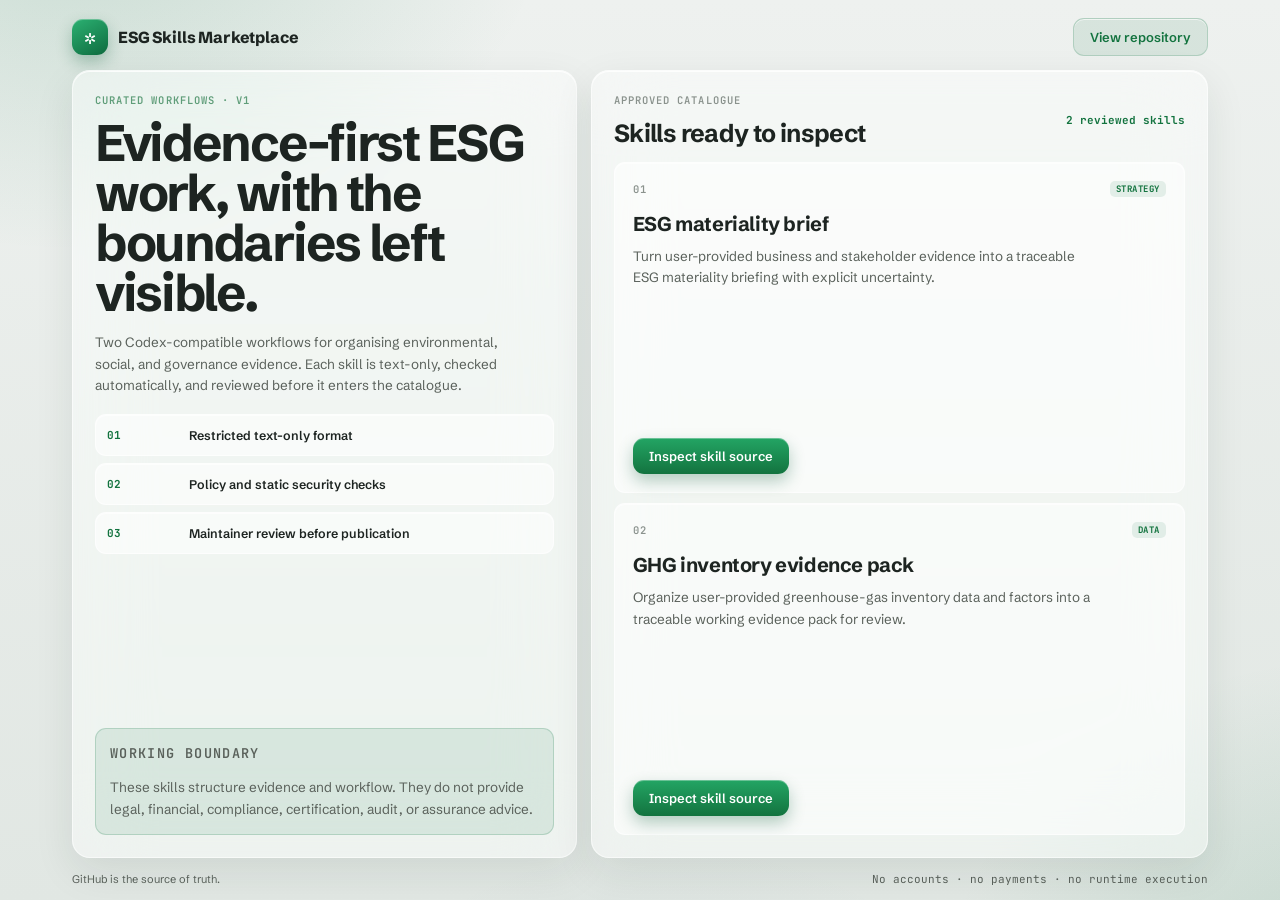
==== site/index.html @ 4b50ea7b "RF-99 complete ESG skills marketplace" ====
<!doctype html>
<html lang="en">
  <head>
    <meta charset="utf-8">
    <meta name="viewport" content="width=device-width, initial-scale=1">
    <meta
      name="description"
      content="A curated catalogue of reviewed Codex-compatible environmental, social, and governance skills."
    >
    <title>ESG Skills Marketplace</title>
    <link rel="stylesheet" href="aster-tokens.css">
    <link rel="stylesheet" href="styles.css">
    <script src="app.js" defer></script>
  </head>
  <body class="aster-bg">
    <div class="site-shell">
      <header class="topbar" aria-label="Site header">
        <a class="brand" href="./" aria-label="ESG Skills Marketplace home">
          <span class="brand-mark" aria-hidden="true">✲</span>
          <span>ESG Skills Marketplace</span>
        </a>
        <a
          class="aster-btn aster-btn--green-ghost source-link"
          href="https://github.com/FilhoRicardo/esg-skills-marketplace"
          target="_blank"
          rel="noreferrer"
        >View repository</a>
      </header>

      <main class="catalogue">
        <section class="intro aster-glass" aria-labelledby="page-title">
          <p class="aster-eyebrow aster-eyebrow--green">Curated workflows · v1</p>
          <h1 id="page-title">Evidence-first ESG work, with the boundaries left visible.</h1>
          <p class="intro-copy">
            Two Codex-compatible workflows for organising environmental, social, and governance
            evidence. Each skill is text-only, checked automatically, and reviewed before it enters
            the catalogue.
          </p>

          <dl class="trust-list" aria-label="Catalogue trust gate">
            <div class="aster-inner">
              <dt class="aster-mono">01</dt>
              <dd>Restricted text-only format</dd>
            </div>
            <div class="aster-inner">
              <dt class="aster-mono">02</dt>
              <dd>Policy and static security checks</dd>
            </div>
            <div class="aster-inner">
              <dt class="aster-mono">03</dt>
              <dd>Maintainer review before publication</dd>
            </div>
          </dl>

          <aside class="boundary" aria-label="Professional advice boundary">
            <p class="aster-eyebrow">Working boundary</p>
            <p>
              These skills structure evidence and workflow. They do not provide legal, financial,
              compliance, certification, audit, or assurance advice.
            </p>
          </aside>
        </section>

        <section class="skills-panel aster-glass" aria-labelledby="skills-title">
          <div class="panel-heading">
            <div>
              <p class="aster-eyebrow">Approved catalogue</p>
              <h2 id="skills-title">Skills ready to inspect</h2>
            </div>
            <p id="catalog-status" class="catalog-status aster-mono" aria-live="polite">
              Loading catalogue
            </p>
          </div>

          <div id="skill-list" class="skill-list" aria-busy="true">
            <div class="state-card aster-inner">
              <p>Loading the reviewed catalogue…</p>
            </div>
          </div>

          <noscript>
            <div class="state-card aster-inner">
              <p>JavaScript is required to load the generated catalogue.</p>
              <a href="https://github.com/FilhoRicardo/esg-skills-marketplace/tree/main/skills">
                Browse approved skills on GitHub
              </a>
            </div>
          </noscript>
        </section>
      </main>

      <footer>
        <span>GitHub is the source of truth.</span>
        <span class="aster-mono">No accounts · no payments · no runtime execution</span>
      </footer>
    </div>
  </body>
</html>
---- site/aster-tokens.css ----
/* ============================================================
   ASTER — design tokens & utilities
   Light glassmorphism · greyscale + deep forest-green · mono labels
   ============================================================ */

@import url('https://fonts.googleapis.com/css2?family=Schibsted+Grotesk:wght@400;500;600;700;800&family=JetBrains+Mono:wght@400;500;600;700&display=swap');

:root {
  --aster-font-sans: 'Schibsted Grotesk', system-ui, sans-serif;
  --aster-font-mono: 'JetBrains Mono', ui-monospace, monospace;
  --aster-ink: #1d2421;
  --aster-ink-2: #5a615b;
  --aster-ink-3: #8a928d;
  --aster-ink-4: #9aa19c;
  --aster-green: #13733f;
  --aster-green-deep: #115c34;
  --aster-green-soft: #5f9d79;
  --aster-green-grad: linear-gradient(180deg, #23a564, #13733f);
  --aster-green-mark: linear-gradient(150deg, #2bb172, #0f6b3f);
  --aster-green-tint: rgba(20, 120, 72, 0.10);
  --aster-green-line: rgba(20, 120, 72, 0.20);
  --aster-amber: #a9791f;
  --aster-amber-fill: rgba(208, 150, 52, 0.13);
  --aster-red: #c2533f;
  --aster-red-fill: rgba(225, 91, 79, 0.10);
  --aster-blue: #3f6fd0;
  --aster-blue-fill: rgba(91, 141, 239, 0.10);
  --aster-violet: #5b57b0;
  --aster-violet-fill: rgba(110, 106, 194, 0.14);
  --aster-dot-band: #1b8a54;
  --aster-dot-below: #d8a23c;
  --aster-dot-above: #e15b4f;
  --aster-dot-holiday: #5b8def;
  --aster-glass-bg: rgba(255, 255, 255, 0.46);
  --aster-glass-bg-2: rgba(255, 255, 255, 0.55);
  --aster-glass-border: rgba(255, 255, 255, 0.55);
  --aster-glass-hi: inset 0 1px 0 rgba(255, 255, 255, 0.80);
  --aster-glass-shadow: 0 14px 40px rgba(20, 40, 30, 0.09);
  --aster-glass-blur: blur(36px) saturate(1.8);
  --aster-glass-blur-sm: blur(32px) saturate(1.8);
  --aster-r-row: 11px;
  --aster-r-card: 16px;
  --aster-r-panel: 18px;
  --aster-r-pill: 9px;
  --aster-shadow-btn: 0 7px 16px rgba(16, 96, 60, 0.30), inset 0 1px 0 rgba(255, 255, 255, 0.32);
  --aster-s1: 4px;
  --aster-s2: 8px;
  --aster-s3: 12px;
  --aster-s4: 14px;
  --aster-s5: 18px;
  --aster-s6: 22px;
}

.aster-bg {
  background:
    radial-gradient(820px 620px at 6% -12%, rgba(20, 120, 72, 0.18), transparent 58%),
    radial-gradient(760px 640px at 106% 112%, rgba(20, 120, 72, 0.15), transparent 55%),
    radial-gradient(620px 520px at 52% 128%, rgba(26, 86, 116, 0.08), transparent 60%),
    linear-gradient(180deg, #eef1ef, #e1e7e3);
  color: var(--aster-ink);
  font-family: var(--aster-font-sans);
}

.aster-glass {
  background: var(--aster-glass-bg);
  -webkit-backdrop-filter: var(--aster-glass-blur);
  backdrop-filter: var(--aster-glass-blur);
  border: 1px solid var(--aster-glass-border);
  box-shadow: var(--aster-glass-hi), var(--aster-glass-shadow);
  border-radius: var(--aster-r-panel);
}

.aster-glass--card {
  -webkit-backdrop-filter: var(--aster-glass-blur-sm);
  backdrop-filter: var(--aster-glass-blur-sm);
  border-radius: var(--aster-r-card);
  box-shadow: inset 0 1px 0 rgba(255, 255, 255, 0.78), 0 12px 32px rgba(20, 40, 30, 0.08);
}

.aster-inner {
  background: var(--aster-glass-bg-2);
  border: 1px solid rgba(255, 255, 255, 0.6);
  box-shadow: inset 0 1px 0 rgba(255, 255, 255, 0.6);
  border-radius: var(--aster-r-row);
}

.aster-mono {
  font-family: var(--aster-font-mono);
}

.aster-eyebrow {
  font-family: var(--aster-font-mono);
  font-size: 10.5px;
  font-weight: 600;
  letter-spacing: 0.1em;
  text-transform: uppercase;
  color: var(--aster-ink-3);
}

.aster-eyebrow--green {
  color: var(--aster-green-soft);
}

.aster-stat {
  font-family: var(--aster-font-mono);
  font-weight: 700;
  color: var(--aster-green);
}

.aster-btn {
  padding: 10px 16px;
  border: 1px solid rgba(255, 255, 255, 0.7);
  border-radius: var(--aster-r-row);
  background: rgba(255, 255, 255, 0.6);
  color: #2a312c;
  box-shadow: inset 0 1px 0 rgba(255, 255, 255, 0.6);
  cursor: pointer;
  font-family: var(--aster-font-sans);
  font-size: 13px;
  font-weight: 600;
  transition: background 0.12s, color 0.12s;
}

.aster-btn--primary {
  border: none;
  color: #fff;
  background: var(--aster-green-grad);
  box-shadow: var(--aster-shadow-btn);
}

.aster-btn--green-ghost {
  border: 1px solid var(--aster-green-line);
  background: var(--aster-green-tint);
  color: var(--aster-green);
}

.aster-badge {
  padding: 2px 6px;
  border-radius: 5px;
  background: var(--aster-green-tint);
  color: var(--aster-green);
  font-family: var(--aster-font-mono);
  font-size: 9px;
  font-weight: 700;
  letter-spacing: 0.06em;
  text-transform: uppercase;
}

.aster-input {
  width: 100%;
  padding: 9px 11px;
  border: 1px solid rgba(255, 255, 255, 0.7);
  border-radius: 10px;
  outline: none;
  background: rgba(255, 255, 255, 0.55);
  color: var(--aster-ink);
  box-shadow: inset 0 1px 3px rgba(20, 40, 30, 0.05);
  font-family: var(--aster-font-sans);
  font-size: 12.5px;
}

.aster-input::placeholder {
  color: var(--aster-ink-4);
}

.aster-selected {
  border: 1px solid rgba(20, 120, 72, 0.42);
  background: rgba(20, 120, 72, 0.13);
  box-shadow: 0 4px 12px rgba(16, 96, 60, 0.10), inset 0 1px 0 rgba(255, 255, 255, 0.5);
}
---- site/styles.css ----
* {
  box-sizing: border-box;
}

html {
  color-scheme: light;
}

html,
body {
  min-width: 320px;
  min-height: 100%;
  margin: 0;
}

body {
  min-height: 100dvh;
  overflow: hidden;
}

a {
  color: var(--aster-green);
  text-underline-offset: 3px;
}

a:focus-visible {
  outline: 3px solid rgba(19, 115, 63, 0.28);
  outline-offset: 3px;
}

.site-shell {
  width: min(1180px, 100%);
  height: 100dvh;
  margin: 0 auto;
  padding: 18px 22px 14px;
  display: grid;
  grid-template-rows: auto minmax(0, 1fr) auto;
  gap: 14px;
}

.topbar,
.brand,
.panel-heading,
.card-meta,
footer {
  display: flex;
  align-items: center;
}

.topbar,
.panel-heading,
footer {
  justify-content: space-between;
}

.brand {
  gap: 10px;
  color: var(--aster-ink);
  font-weight: 750;
  text-decoration: none;
  letter-spacing: -0.01em;
}

.brand-mark {
  width: 36px;
  height: 36px;
  display: grid;
  place-items: center;
  border-radius: 11px;
  color: white;
  background: var(--aster-green-mark);
  box-shadow: var(--aster-shadow-btn);
  font-family: var(--aster-font-mono);
  font-size: 20px;
}

.source-link {
  text-decoration: none;
}

.catalogue {
  min-height: 0;
  display: grid;
  grid-template-columns: minmax(0, 0.9fr) minmax(480px, 1.1fr);
  gap: 14px;
}

.intro,
.skills-panel {
  min-height: 0;
  padding: 22px;
}

.intro {
  display: flex;
  flex-direction: column;
}

h1,
h2,
h3,
p,
dl,
dd {
  margin-top: 0;
}

h1 {
  max-width: 14ch;
  margin-bottom: 14px;
  font-size: clamp(2rem, 4vw, 3.8rem);
  line-height: 0.98;
  letter-spacing: -0.045em;
}

h2 {
  margin-bottom: 0;
  font-size: 1.55rem;
  letter-spacing: -0.025em;
}

h3 {
  margin-bottom: 10px;
  font-size: 1.25rem;
  letter-spacing: -0.02em;
}

.intro-copy,
.skill-card > p,
.boundary p,
.state-card p {
  color: var(--aster-ink-2);
  font-size: 13.5px;
  line-height: 1.58;
}

.intro-copy {
  max-width: 54ch;
  margin-bottom: 18px;
}

.trust-list {
  display: grid;
  gap: 7px;
  margin-bottom: 18px;
}

.trust-list > div {
  min-height: 42px;
  padding: 9px 11px;
  display: grid;
  grid-template-columns: 34px 1fr;
  align-items: center;
  gap: 8px;
}

.trust-list dt {
  color: var(--aster-green);
  font-size: 11px;
  font-weight: 700;
}

.trust-list dd {
  margin-bottom: 0;
  font-size: 12.5px;
  font-weight: 600;
}

.boundary {
  margin-top: auto;
  padding: 14px;
  border: 1px solid var(--aster-green-line);
  border-radius: var(--aster-r-row);
  background: var(--aster-green-tint);
}

.boundary p:last-child {
  margin-bottom: 0;
}

.skills-panel {
  display: grid;
  grid-template-rows: auto minmax(0, 1fr);
  gap: 14px;
}

.catalog-status {
  margin-bottom: 0;
  color: var(--aster-green);
  font-size: 11px;
  font-weight: 700;
}

.skill-list {
  min-height: 0;
  display: grid;
  grid-template-rows: repeat(2, minmax(0, 1fr));
  gap: 10px;
  overflow: auto;
}

.skill-card,
.state-card {
  padding: 18px;
}

.skill-card {
  min-height: 0;
  display: flex;
  flex-direction: column;
}

.card-meta {
  justify-content: space-between;
  margin-bottom: 14px;
}

.skill-card > p {
  max-width: 58ch;
  margin-bottom: 16px;
}

.card-link {
  width: fit-content;
  margin-top: auto;
  text-decoration: none;
}

.state-card {
  grid-row: 1 / -1;
  align-self: stretch;
  display: grid;
  place-content: center;
  text-align: center;
}

.state-title {
  color: var(--aster-ink) !important;
  font-weight: 700;
}

footer {
  gap: 18px;
  color: var(--aster-ink-2);
  font-size: 11px;
}

@media (max-width: 820px) {
  .site-shell {
    height: 100dvh;
  }

  .catalogue {
    grid-template-columns: 1fr;
    overflow: auto;
  }

  .intro,
  .skills-panel {
    min-height: auto;
  }

  h1 {
    max-width: 18ch;
    font-size: clamp(2.25rem, 9vw, 3.8rem);
  }

  .skill-list {
    overflow: visible;
  }

  .skill-card {
    min-height: 250px;
  }
}

@media (max-width: 520px) {
  .site-shell {
    padding: 12px;
  }

  .topbar {
    align-items: flex-start;
  }

  .brand {
    max-width: 190px;
  }

  .source-link {
    padding: 9px 10px;
    font-size: 12px;
  }

  .intro,
  .skills-panel {
    padding: 16px;
  }

  .panel-heading,
  footer {
    align-items: flex-start;
    flex-direction: column;
  }

  .panel-heading {
    gap: 8px;
  }
}

@media (prefers-reduced-motion: reduce) {
  *,
  *::before,
  *::after {
    scroll-behavior: auto !important;
    transition-duration: 0.01ms !important;
  }
}
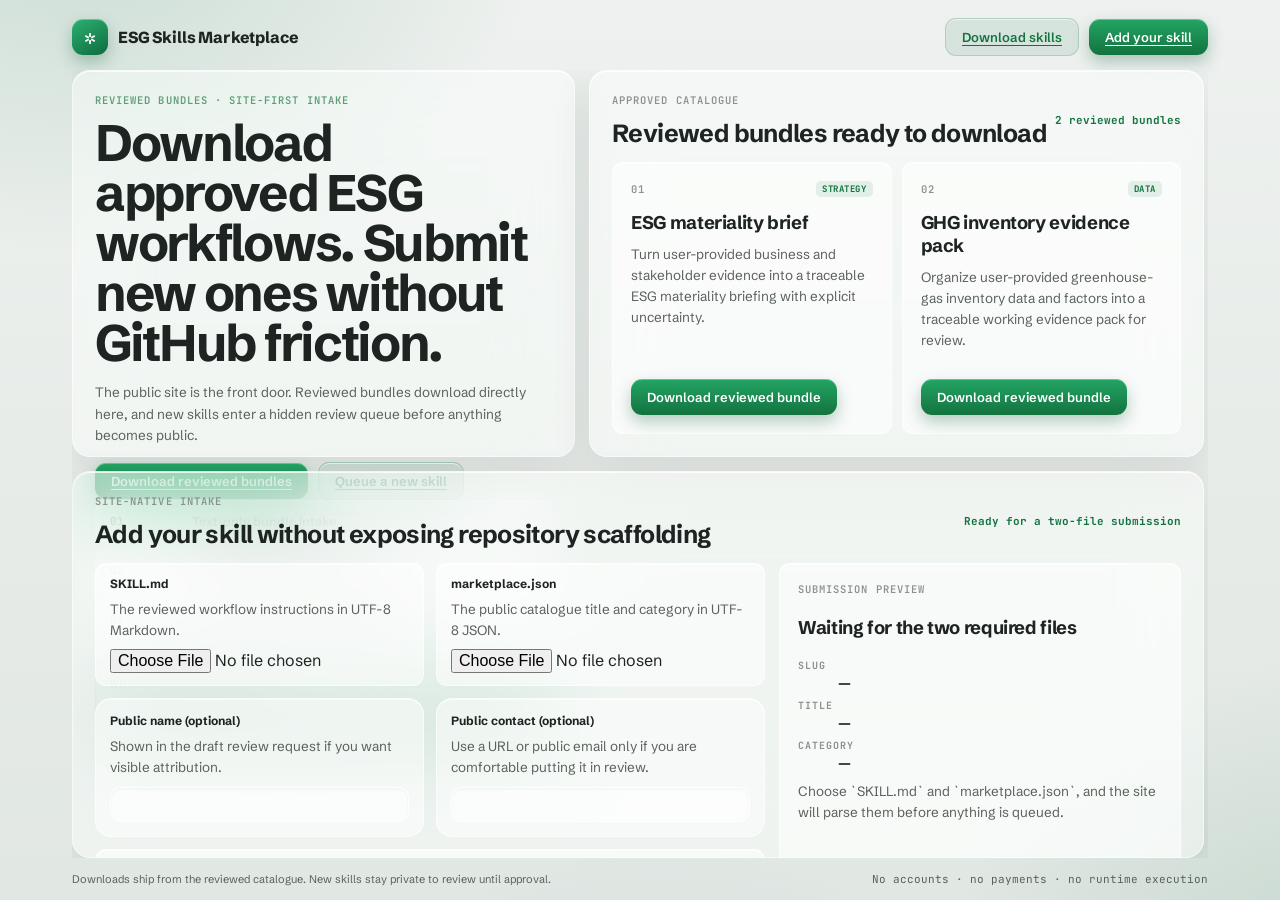
==== commit e2d16aea: "Add site-native skill intake and downloads" ====
--- a/site/index.html
+++ b/site/index.html
@@ -5,7 +5,7 @@
     <meta name="viewport" content="width=device-width, initial-scale=1">
     <meta
       name="description"
-      content="A curated catalogue of reviewed Codex-compatible environmental, social, and governance skills."
+      content="Download reviewed environmental, social, and governance skill bundles and submit new skills from the public marketplace."
     >
     <title>ESG Skills Marketplace</title>
     <link rel="stylesheet" href="aster-tokens.css">
@@ -19,28 +19,31 @@
           <span class="brand-mark" aria-hidden="true">✲</span>
           <span>ESG Skills Marketplace</span>
         </a>
-        <a
-          class="aster-btn aster-btn--green-ghost source-link"
-          href="https://github.com/FilhoRicardo/esg-skills-marketplace"
-          target="_blank"
-          rel="noreferrer"
-        >View repository</a>
+
+        <nav class="top-actions" aria-label="Primary actions">
+          <a class="aster-btn aster-btn--green-ghost" href="#skills-title">Download skills</a>
+          <a class="aster-btn aster-btn--primary" href="#submit-title">Add your skill</a>
+        </nav>
       </header>
 
       <main class="catalogue">
         <section class="intro aster-glass" aria-labelledby="page-title">
-          <p class="aster-eyebrow aster-eyebrow--green">Curated workflows · v1</p>
-          <h1 id="page-title">Evidence-first ESG work, with the boundaries left visible.</h1>
+          <p class="aster-eyebrow aster-eyebrow--green">Reviewed bundles · site-first intake</p>
+          <h1 id="page-title">Download approved ESG workflows. Submit new ones without GitHub friction.</h1>
           <p class="intro-copy">
-            Two Codex-compatible workflows for organising environmental, social, and governance
-            evidence. Each skill is text-only, checked automatically, and reviewed before it enters
-            the catalogue.
+            The public site is the front door. Reviewed bundles download directly here, and new
+            skills enter a hidden review queue before anything becomes public.
           </p>
+
+          <div class="intro-actions">
+            <a class="aster-btn aster-btn--primary" href="#skills-title">Download reviewed bundles</a>
+            <a class="aster-btn aster-btn--green-ghost" href="#submit-title">Queue a new skill</a>
+          </div>
 
           <dl class="trust-list" aria-label="Catalogue trust gate">
             <div class="aster-inner">
               <dt class="aster-mono">01</dt>
-              <dd>Restricted text-only format</dd>
+              <dd>Text-only bundle intake</dd>
             </div>
             <div class="aster-inner">
               <dt class="aster-mono">02</dt>
@@ -65,7 +68,7 @@
           <div class="panel-heading">
             <div>
               <p class="aster-eyebrow">Approved catalogue</p>
-              <h2 id="skills-title">Skills ready to inspect</h2>
+              <h2 id="skills-title">Reviewed bundles ready to download</h2>
             </div>
             <p id="catalog-status" class="catalog-status aster-mono" aria-live="polite">
               Loading catalogue
@@ -80,17 +83,127 @@
 
           <noscript>
             <div class="state-card aster-inner">
-              <p>JavaScript is required to load the generated catalogue.</p>
-              <a href="https://github.com/FilhoRicardo/esg-skills-marketplace/tree/main/skills">
-                Browse approved skills on GitHub
-              </a>
+              <p>JavaScript is required to load reviewed bundles and the site-native submission flow.</p>
             </div>
           </noscript>
         </section>
+
+        <section class="submit-panel aster-glass" aria-labelledby="submit-title">
+          <div class="panel-heading submit-heading">
+            <div>
+              <p class="aster-eyebrow">Site-native intake</p>
+              <h2 id="submit-title">Add your skill without exposing repository scaffolding</h2>
+            </div>
+            <p id="submission-status" class="catalog-status aster-mono" aria-live="polite">
+              Loading intake rules
+            </p>
+          </div>
+
+          <div class="submit-layout">
+            <form id="submission-form" class="submission-form" novalidate>
+              <div class="field-grid">
+                <label class="field-card aster-inner" for="skill-file">
+                  <span class="field-label">SKILL.md</span>
+                  <span class="field-help">The reviewed workflow instructions in UTF-8 Markdown.</span>
+                  <input id="skill-file" name="skill-file" type="file" accept=".md,text/markdown" required>
+                </label>
+
+                <label class="field-card aster-inner" for="marketplace-file">
+                  <span class="field-label">marketplace.json</span>
+                  <span class="field-help">The public catalogue title and category in UTF-8 JSON.</span>
+                  <input
+                    id="marketplace-file"
+                    name="marketplace-file"
+                    type="file"
+                    accept=".json,application/json"
+                    required
+                  >
+                </label>
+              </div>
+
+              <div class="field-grid field-grid--copy">
+                <label class="copy-field" for="public-name">
+                  <span class="field-label">Public name (optional)</span>
+                  <span class="field-help">Shown in the draft review request if you want visible attribution.</span>
+                  <input
+                    id="public-name"
+                    name="public-name"
+                    class="aster-input"
+                    type="text"
+                    maxlength="80"
+                    autocomplete="name"
+                  >
+                </label>
+
+                <label class="copy-field" for="public-contact">
+                  <span class="field-label">Public contact (optional)</span>
+                  <span class="field-help">Use a URL or public email only if you are comfortable putting it in review.</span>
+                  <input
+                    id="public-contact"
+                    name="public-contact"
+                    class="aster-input"
+                    type="text"
+                    maxlength="200"
+                    autocomplete="off"
+                  >
+                </label>
+              </div>
+
+              <label class="check-row aster-inner" for="rights-confirmed">
+                <input id="rights-confirmed" name="rights-confirmed" type="checkbox">
+                <span>I confirm the bundle is original or I have permission to redistribute it publicly.</span>
+              </label>
+
+              <label class="check-row aster-inner" for="boundary-confirmed">
+                <input id="boundary-confirmed" name="boundary-confirmed" type="checkbox">
+                <span>I understand approval still requires automated checks, maintainer review, and merge to `main`.</span>
+              </label>
+
+              <div class="submit-actions">
+                <button id="submit-button" class="aster-btn aster-btn--primary" type="submit" disabled>
+                  Queue for review
+                </button>
+                <p class="submit-note">
+                  This intake path is intentionally narrow: two UTF-8 text files for new bundles only.
+                  Updates to approved slugs stay in maintainer review.
+                </p>
+              </div>
+            </form>
+
+            <aside class="submission-preview aster-inner" aria-labelledby="preview-title">
+              <p class="aster-eyebrow">Submission preview</p>
+              <h3 id="preview-title">Waiting for the two required files</h3>
+
+              <dl class="preview-list">
+                <div>
+                  <dt>Slug</dt>
+                  <dd id="preview-slug">—</dd>
+                </div>
+                <div>
+                  <dt>Title</dt>
+                  <dd id="preview-title-value">—</dd>
+                </div>
+                <div>
+                  <dt>Category</dt>
+                  <dd id="preview-category">—</dd>
+                </div>
+              </dl>
+
+              <p id="preview-detail" class="preview-detail">
+                Choose `SKILL.md` and `marketplace.json`, and the site will parse them before anything is queued.
+              </p>
+            </aside>
+          </div>
+
+          <div id="submission-feedback" class="feedback-card aster-inner" hidden>
+            <p id="feedback-title" class="state-title">Submission status</p>
+            <p id="feedback-detail"></p>
+          </div>
+        </section>
       </main>
 
       <footer>
-        <span>GitHub is the source of truth.</span>
+        <span>Downloads ship from the reviewed catalogue. New skills stay private to review until approval.</span>
         <span class="aster-mono">No accounts · no payments · no runtime execution</span>
       </footer>
     </div>
--- a/site/styles.css
+++ b/site/styles.css
@@ -23,9 +23,20 @@
   text-underline-offset: 3px;
 }
 
-a:focus-visible {
+a:focus-visible,
+button:focus-visible,
+input:focus-visible {
   outline: 3px solid rgba(19, 115, 63, 0.28);
   outline-offset: 3px;
+}
+
+h1,
+h2,
+h3,
+p,
+dl,
+dd {
+  margin-top: 0;
 }
 
 .site-shell {
@@ -42,7 +53,10 @@
 .brand,
 .panel-heading,
 .card-meta,
-footer {
+.top-actions,
+footer,
+.intro-actions,
+.submit-actions {
   display: flex;
   align-items: center;
 }
@@ -74,35 +88,50 @@
   font-size: 20px;
 }
 
-.source-link {
-  text-decoration: none;
+.top-actions,
+.intro-actions,
+.submit-actions {
+  gap: 10px;
+  flex-wrap: wrap;
 }
 
 .catalogue {
   min-height: 0;
-  display: grid;
-  grid-template-columns: minmax(0, 0.9fr) minmax(480px, 1.1fr);
+  overflow: auto;
+  padding-right: 4px;
+  display: grid;
+  grid-template-columns: minmax(0, 0.9fr) minmax(0, 1.1fr);
+  grid-template-areas:
+    "intro skills"
+    "submit submit";
+  align-content: start;
   gap: 14px;
 }
 
 .intro,
-.skills-panel {
+.skills-panel,
+.submit-panel {
   min-height: 0;
   padding: 22px;
 }
 
 .intro {
+  grid-area: intro;
   display: flex;
   flex-direction: column;
 }
 
-h1,
-h2,
-h3,
-p,
-dl,
-dd {
-  margin-top: 0;
+.skills-panel {
+  grid-area: skills;
+  display: grid;
+  grid-template-rows: auto minmax(0, 1fr);
+  gap: 14px;
+}
+
+.submit-panel {
+  grid-area: submit;
+  display: grid;
+  gap: 14px;
 }
 
 h1 {
@@ -121,14 +150,18 @@
 
 h3 {
   margin-bottom: 10px;
-  font-size: 1.25rem;
+  font-size: 1.15rem;
   letter-spacing: -0.02em;
 }
 
 .intro-copy,
 .skill-card > p,
 .boundary p,
-.state-card p {
+.state-card p,
+.field-help,
+.submit-note,
+.preview-detail,
+#feedback-detail {
   color: var(--aster-ink-2);
   font-size: 13.5px;
   line-height: 1.58;
@@ -136,7 +169,7 @@
 
 .intro-copy {
   max-width: 54ch;
-  margin-bottom: 18px;
+  margin-bottom: 16px;
 }
 
 .trust-list {
@@ -145,9 +178,15 @@
   margin-bottom: 18px;
 }
 
+.trust-list > div,
+.field-card,
+.check-row,
+.feedback-card {
+  min-height: 42px;
+  padding: 12px 14px;
+}
+
 .trust-list > div {
-  min-height: 42px;
-  padding: 9px 11px;
   display: grid;
   grid-template-columns: 34px 1fr;
   align-items: center;
@@ -178,12 +217,6 @@
   margin-bottom: 0;
 }
 
-.skills-panel {
-  display: grid;
-  grid-template-rows: auto minmax(0, 1fr);
-  gap: 14px;
-}
-
 .catalog-status {
   margin-bottom: 0;
   color: var(--aster-green);
@@ -191,10 +224,18 @@
   font-weight: 700;
 }
 
+.catalog-status[data-tone="error"] {
+  color: var(--aster-red, #c2533f);
+}
+
+.catalog-status[data-tone="neutral"] {
+  color: var(--aster-ink-2);
+}
+
 .skill-list {
   min-height: 0;
   display: grid;
-  grid-template-rows: repeat(2, minmax(0, 1fr));
+  grid-template-columns: repeat(auto-fit, minmax(240px, 1fr));
   gap: 10px;
   overflow: auto;
 }
@@ -216,7 +257,6 @@
 }
 
 .skill-card > p {
-  max-width: 58ch;
   margin-bottom: 16px;
 }
 
@@ -227,8 +267,6 @@
 }
 
 .state-card {
-  grid-row: 1 / -1;
-  align-self: stretch;
   display: grid;
   place-content: center;
   text-align: center;
@@ -237,6 +275,117 @@
 .state-title {
   color: var(--aster-ink) !important;
   font-weight: 700;
+}
+
+.submit-layout {
+  display: grid;
+  grid-template-columns: minmax(0, 1.25fr) minmax(280px, 0.75fr);
+  gap: 14px;
+}
+
+.submission-form {
+  display: grid;
+  gap: 12px;
+}
+
+.field-grid {
+  display: grid;
+  grid-template-columns: repeat(2, minmax(0, 1fr));
+  gap: 12px;
+}
+
+.field-card,
+.copy-field {
+  display: grid;
+  gap: 8px;
+}
+
+.field-card input[type="file"] {
+  width: 100%;
+  color: var(--aster-ink);
+  font: inherit;
+}
+
+.field-label {
+  color: var(--aster-ink);
+  font-size: 12px;
+  font-weight: 700;
+}
+
+.copy-field {
+  padding: 14px;
+  border: 1px solid rgba(255, 255, 255, 0.6);
+  border-radius: 16px;
+  background: rgba(255, 255, 255, 0.5);
+  box-shadow: inset 0 1px 0 rgba(255, 255, 255, 0.6);
+}
+
+.aster-input {
+  width: 100%;
+}
+
+.check-row {
+  display: grid;
+  grid-template-columns: 18px 1fr;
+  gap: 10px;
+  align-items: start;
+}
+
+.check-row input {
+  margin-top: 2px;
+}
+
+.submit-note {
+  margin-bottom: 0;
+}
+
+.submission-preview {
+  display: grid;
+  gap: 10px;
+  align-content: start;
+  padding: 18px;
+}
+
+.preview-list {
+  display: grid;
+  gap: 8px;
+  margin-bottom: 0;
+}
+
+.preview-list > div {
+  display: grid;
+  gap: 3px;
+}
+
+.preview-list dt {
+  font-family: var(--aster-font-mono);
+  font-size: 10px;
+  font-weight: 700;
+  letter-spacing: 0.1em;
+  text-transform: uppercase;
+  color: var(--aster-ink-3);
+}
+
+.preview-list dd {
+  margin-bottom: 0;
+  color: var(--aster-ink);
+  font-size: 13px;
+  font-weight: 700;
+}
+
+.feedback-card[data-tone="success"] {
+  border: 1px solid var(--aster-green-line);
+  background: var(--aster-green-tint);
+}
+
+.feedback-card[data-tone="error"] {
+  border: 1px solid rgba(194, 83, 63, 0.3);
+  background: rgba(194, 83, 63, 0.08);
+}
+
+.feedback-card[data-tone="neutral"] {
+  border: 1px solid rgba(95, 157, 121, 0.22);
+  background: rgba(255, 255, 255, 0.52);
 }
 
 footer {
@@ -245,66 +394,44 @@
   font-size: 11px;
 }
 
+@media (max-width: 960px) {
+  .catalogue {
+    grid-template-columns: 1fr;
+    grid-template-areas:
+      "intro"
+      "skills"
+      "submit";
+  }
+
+  .submit-layout,
+  .field-grid {
+    grid-template-columns: 1fr;
+  }
+}
+
 @media (max-width: 820px) {
   .site-shell {
+    padding-inline: 14px;
+  }
+
+  body,
+  .site-shell {
     height: 100dvh;
   }
 
-  .catalogue {
-    grid-template-columns: 1fr;
-    overflow: auto;
-  }
-
-  .intro,
-  .skills-panel {
-    min-height: auto;
-  }
-
-  h1 {
-    max-width: 18ch;
-    font-size: clamp(2.25rem, 9vw, 3.8rem);
-  }
-
-  .skill-list {
-    overflow: visible;
-  }
-
-  .skill-card {
-    min-height: 250px;
-  }
-}
-
-@media (max-width: 520px) {
-  .site-shell {
-    padding: 12px;
-  }
-
-  .topbar {
-    align-items: flex-start;
-  }
-
-  .brand {
-    max-width: 190px;
-  }
-
-  .source-link {
-    padding: 9px 10px;
-    font-size: 12px;
-  }
-
-  .intro,
-  .skills-panel {
-    padding: 16px;
-  }
-
-  .panel-heading,
+  .topbar,
   footer {
     align-items: flex-start;
     flex-direction: column;
   }
 
-  .panel-heading {
-    gap: 8px;
+  .top-actions {
+    width: 100%;
+  }
+
+  .top-actions a {
+    flex: 1 1 auto;
+    justify-content: center;
   }
 }
 
@@ -313,6 +440,7 @@
   *::before,
   *::after {
     scroll-behavior: auto !important;
-    transition-duration: 0.01ms !important;
-  }
-}
+    transition-duration: 0s !important;
+    animation-duration: 0s !important;
+  }
+}
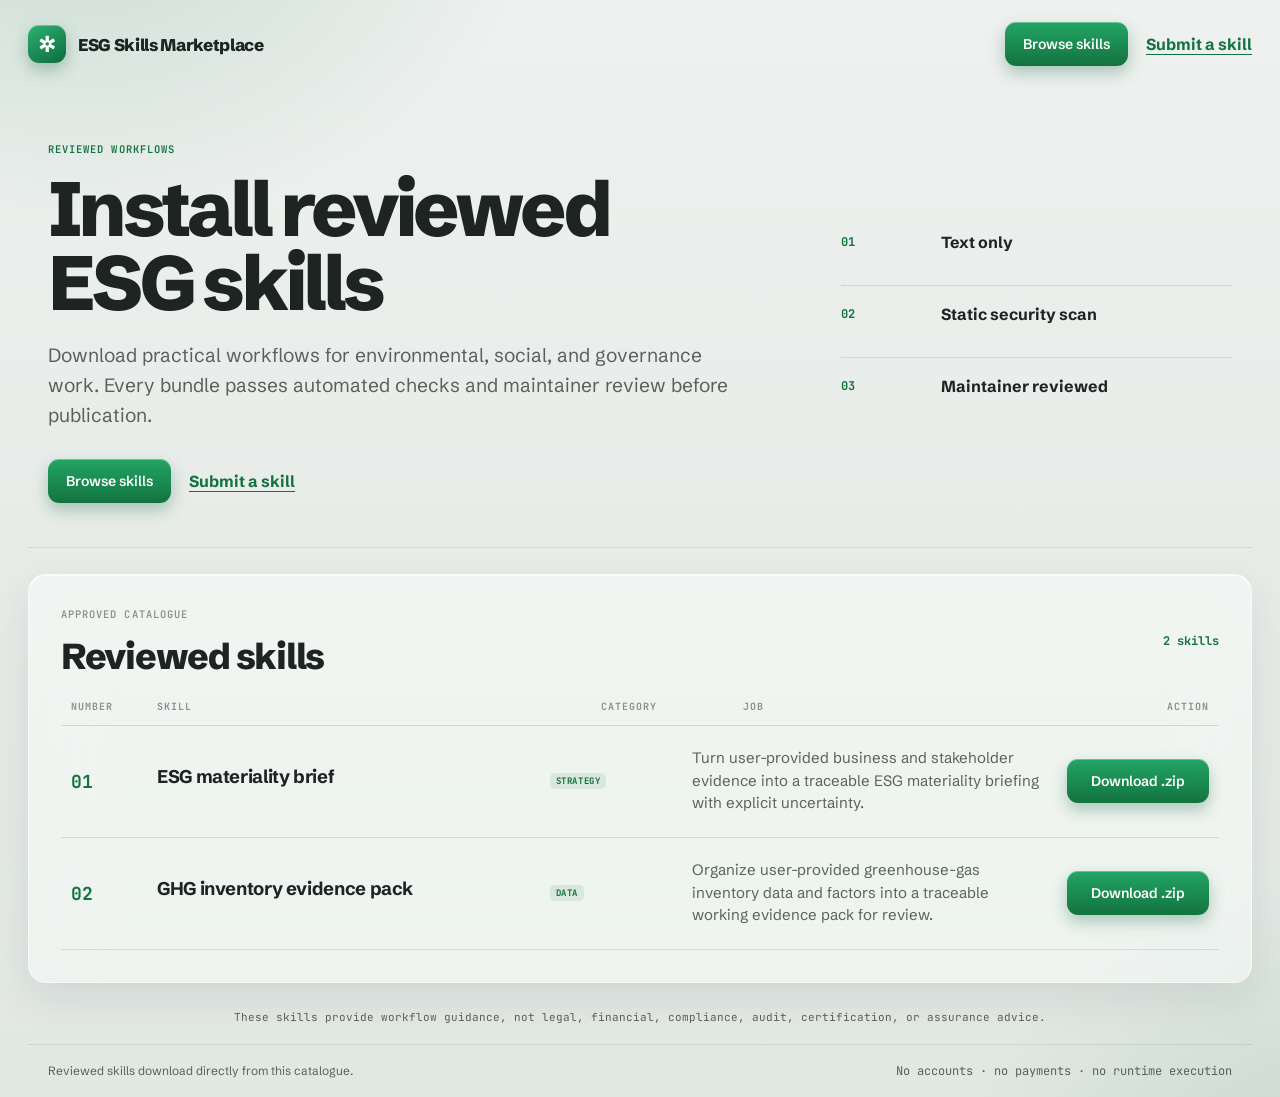
==== commit 0d8eb82a: "Repair marketplace frontend layout" ====
--- a/site/index.html
+++ b/site/index.html
@@ -5,7 +5,7 @@
     <meta name="viewport" content="width=device-width, initial-scale=1">
     <meta
       name="description"
-      content="Download reviewed environmental, social, and governance skill bundles and submit new skills from the public marketplace."
+      content="Download reviewed environmental, social, and governance skill bundles from the ESG Skills Marketplace."
     >
     <title>ESG Skills Marketplace</title>
     <link rel="stylesheet" href="aster-tokens.css">
@@ -20,190 +20,91 @@
           <span>ESG Skills Marketplace</span>
         </a>
 
-        <nav class="top-actions" aria-label="Primary actions">
-          <a class="aster-btn aster-btn--green-ghost" href="#skills-title">Download skills</a>
-          <a class="aster-btn aster-btn--primary" href="#submit-title">Add your skill</a>
+        <nav class="top-actions" aria-label="Primary navigation">
+          <a class="aster-btn aster-btn--primary" href="#skills-title" aria-current="page">Browse skills</a>
+          <a class="nav-link" href="submit.html">Submit a skill</a>
         </nav>
       </header>
 
-      <main class="catalogue">
-        <section class="intro aster-glass" aria-labelledby="page-title">
-          <p class="aster-eyebrow aster-eyebrow--green">Reviewed bundles · site-first intake</p>
-          <h1 id="page-title">Download approved ESG workflows. Submit new ones without GitHub friction.</h1>
-          <p class="intro-copy">
-            The public site is the front door. Reviewed bundles download directly here, and new
-            skills enter a hidden review queue before anything becomes public.
-          </p>
-
-          <div class="intro-actions">
-            <a class="aster-btn aster-btn--primary" href="#skills-title">Download reviewed bundles</a>
-            <a class="aster-btn aster-btn--green-ghost" href="#submit-title">Queue a new skill</a>
+      <main>
+        <section class="hero" aria-labelledby="page-title">
+          <div class="hero-copy">
+            <p class="aster-eyebrow aster-eyebrow--green">Reviewed workflows</p>
+            <h1 id="page-title">Install reviewed ESG skills</h1>
+            <p class="hero-summary">
+              Download practical workflows for environmental, social, and governance work.
+              Every bundle passes automated checks and maintainer review before publication.
+            </p>
+            <div class="hero-actions">
+              <a class="aster-btn aster-btn--primary" href="#skills-title">Browse skills</a>
+              <a class="nav-link" href="submit.html">Submit a skill</a>
+            </div>
           </div>
 
-          <dl class="trust-list" aria-label="Catalogue trust gate">
-            <div class="aster-inner">
+          <dl class="trust-rail" aria-label="Review process">
+            <div>
               <dt class="aster-mono">01</dt>
-              <dd>Text-only bundle intake</dd>
+              <dd>
+                <strong>Text only</strong>
+              </dd>
             </div>
-            <div class="aster-inner">
+            <div>
               <dt class="aster-mono">02</dt>
-              <dd>Policy and static security checks</dd>
+              <dd>
+                <strong>Static security scan</strong>
+              </dd>
             </div>
-            <div class="aster-inner">
+            <div>
               <dt class="aster-mono">03</dt>
-              <dd>Maintainer review before publication</dd>
+              <dd>
+                <strong>Maintainer reviewed</strong>
+              </dd>
             </div>
           </dl>
-
-          <aside class="boundary" aria-label="Professional advice boundary">
-            <p class="aster-eyebrow">Working boundary</p>
-            <p>
-              These skills structure evidence and workflow. They do not provide legal, financial,
-              compliance, certification, audit, or assurance advice.
-            </p>
-          </aside>
         </section>
 
-        <section class="skills-panel aster-glass" aria-labelledby="skills-title">
-          <div class="panel-heading">
+        <section class="catalogue-section aster-glass" aria-labelledby="skills-title">
+          <div class="section-heading">
             <div>
               <p class="aster-eyebrow">Approved catalogue</p>
-              <h2 id="skills-title">Reviewed bundles ready to download</h2>
+              <h2 id="skills-title">Reviewed skills</h2>
             </div>
             <p id="catalog-status" class="catalog-status aster-mono" aria-live="polite">
               Loading catalogue
             </p>
           </div>
 
+          <div class="catalogue-labels aster-mono" aria-hidden="true">
+            <span>Number</span>
+            <span>Skill</span>
+            <span>Category</span>
+            <span>Job</span>
+            <span>Action</span>
+          </div>
+
           <div id="skill-list" class="skill-list" aria-busy="true">
-            <div class="state-card aster-inner">
+            <div class="state-card">
               <p>Loading the reviewed catalogue…</p>
             </div>
           </div>
 
           <noscript>
-            <div class="state-card aster-inner">
-              <p>JavaScript is required to load reviewed bundles and the site-native submission flow.</p>
+            <div class="state-card">
+              <p>JavaScript is required to load the reviewed bundles.</p>
             </div>
           </noscript>
         </section>
 
-        <section class="submit-panel aster-glass" aria-labelledby="submit-title">
-          <div class="panel-heading submit-heading">
-            <div>
-              <p class="aster-eyebrow">Site-native intake</p>
-              <h2 id="submit-title">Add your skill without exposing repository scaffolding</h2>
-            </div>
-            <p id="submission-status" class="catalog-status aster-mono" aria-live="polite">
-              Loading intake rules
-            </p>
-          </div>
-
-          <div class="submit-layout">
-            <form id="submission-form" class="submission-form" novalidate>
-              <div class="field-grid">
-                <label class="field-card aster-inner" for="skill-file">
-                  <span class="field-label">SKILL.md</span>
-                  <span class="field-help">The reviewed workflow instructions in UTF-8 Markdown.</span>
-                  <input id="skill-file" name="skill-file" type="file" accept=".md,text/markdown" required>
-                </label>
-
-                <label class="field-card aster-inner" for="marketplace-file">
-                  <span class="field-label">marketplace.json</span>
-                  <span class="field-help">The public catalogue title and category in UTF-8 JSON.</span>
-                  <input
-                    id="marketplace-file"
-                    name="marketplace-file"
-                    type="file"
-                    accept=".json,application/json"
-                    required
-                  >
-                </label>
-              </div>
-
-              <div class="field-grid field-grid--copy">
-                <label class="copy-field" for="public-name">
-                  <span class="field-label">Public name (optional)</span>
-                  <span class="field-help">Shown in the draft review request if you want visible attribution.</span>
-                  <input
-                    id="public-name"
-                    name="public-name"
-                    class="aster-input"
-                    type="text"
-                    maxlength="80"
-                    autocomplete="name"
-                  >
-                </label>
-
-                <label class="copy-field" for="public-contact">
-                  <span class="field-label">Public contact (optional)</span>
-                  <span class="field-help">Use a URL or public email only if you are comfortable putting it in review.</span>
-                  <input
-                    id="public-contact"
-                    name="public-contact"
-                    class="aster-input"
-                    type="text"
-                    maxlength="200"
-                    autocomplete="off"
-                  >
-                </label>
-              </div>
-
-              <label class="check-row aster-inner" for="rights-confirmed">
-                <input id="rights-confirmed" name="rights-confirmed" type="checkbox">
-                <span>I confirm the bundle is original or I have permission to redistribute it publicly.</span>
-              </label>
-
-              <label class="check-row aster-inner" for="boundary-confirmed">
-                <input id="boundary-confirmed" name="boundary-confirmed" type="checkbox">
-                <span>I understand approval still requires automated checks, maintainer review, and merge to `main`.</span>
-              </label>
-
-              <div class="submit-actions">
-                <button id="submit-button" class="aster-btn aster-btn--primary" type="submit" disabled>
-                  Queue for review
-                </button>
-                <p class="submit-note">
-                  This intake path is intentionally narrow: two UTF-8 text files for new bundles only.
-                  Updates to approved slugs stay in maintainer review.
-                </p>
-              </div>
-            </form>
-
-            <aside class="submission-preview aster-inner" aria-labelledby="preview-title">
-              <p class="aster-eyebrow">Submission preview</p>
-              <h3 id="preview-title">Waiting for the two required files</h3>
-
-              <dl class="preview-list">
-                <div>
-                  <dt>Slug</dt>
-                  <dd id="preview-slug">—</dd>
-                </div>
-                <div>
-                  <dt>Title</dt>
-                  <dd id="preview-title-value">—</dd>
-                </div>
-                <div>
-                  <dt>Category</dt>
-                  <dd id="preview-category">—</dd>
-                </div>
-              </dl>
-
-              <p id="preview-detail" class="preview-detail">
-                Choose `SKILL.md` and `marketplace.json`, and the site will parse them before anything is queued.
-              </p>
-            </aside>
-          </div>
-
-          <div id="submission-feedback" class="feedback-card aster-inner" hidden>
-            <p id="feedback-title" class="state-title">Submission status</p>
-            <p id="feedback-detail"></p>
-          </div>
-        </section>
+        <aside class="boundary" aria-label="Professional advice boundary">
+          <p>
+            These skills provide workflow guidance, not legal, financial, compliance, audit,
+            certification, or assurance advice.
+          </p>
+        </aside>
       </main>
 
       <footer>
-        <span>Downloads ship from the reviewed catalogue. New skills stay private to review until approval.</span>
+        <span>Reviewed skills download directly from this catalogue.</span>
         <span class="aster-mono">No accounts · no payments · no runtime execution</span>
       </footer>
     </div>
--- a/site/styles.css
+++ b/site/styles.css
@@ -4,6 +4,7 @@
 
 html {
   color-scheme: light;
+  scroll-behavior: smooth;
 }
 
 html,
@@ -15,18 +16,22 @@
 
 body {
   min-height: 100dvh;
-  overflow: hidden;
+  font-size: 16px;
 }
 
 a {
   color: var(--aster-green);
-  text-underline-offset: 3px;
+  text-underline-offset: 4px;
+}
+
+a:visited:not(.aster-btn) {
+  color: var(--aster-green-deep);
 }
 
 a:focus-visible,
 button:focus-visible,
 input:focus-visible {
-  outline: 3px solid rgba(19, 115, 63, 0.28);
+  outline: 3px solid rgba(19, 115, 63, 0.3);
   outline-offset: 3px;
 }
 
@@ -35,342 +40,489 @@
 h3,
 p,
 dl,
-dd {
+dd,
+fieldset {
   margin-top: 0;
 }
 
+button,
+input {
+  font: inherit;
+}
+
+code {
+  font-family: var(--aster-font-mono);
+  font-size: 0.88em;
+}
+
 .site-shell {
-  width: min(1180px, 100%);
-  height: 100dvh;
+  width: min(1320px, 100%);
+  min-height: 100dvh;
   margin: 0 auto;
-  padding: 18px 22px 14px;
-  display: grid;
-  grid-template-rows: auto minmax(0, 1fr) auto;
-  gap: 14px;
+  padding: 20px 28px 18px;
+  display: flex;
+  flex-direction: column;
+  gap: 18px;
 }
 
 .topbar,
 .brand,
-.panel-heading,
-.card-meta,
 .top-actions,
-footer,
-.intro-actions,
-.submit-actions {
+.hero-actions,
+.section-heading,
+.submission-heading,
+.submit-actions,
+footer {
   display: flex;
   align-items: center;
 }
 
 .topbar,
-.panel-heading,
+.section-heading,
+.submission-heading,
 footer {
   justify-content: space-between;
 }
 
+.topbar {
+  min-height: 48px;
+}
+
 .brand {
-  gap: 10px;
-  color: var(--aster-ink);
-  font-weight: 750;
+  min-height: 44px;
+  gap: 12px;
+  color: var(--aster-ink) !important;
+  font-size: 17px;
+  font-weight: 800;
   text-decoration: none;
-  letter-spacing: -0.01em;
+  letter-spacing: -0.02em;
 }
 
 .brand-mark {
-  width: 36px;
-  height: 36px;
+  width: 38px;
+  height: 38px;
   display: grid;
   place-items: center;
-  border-radius: 11px;
+  border-radius: var(--aster-r-row);
   color: white;
   background: var(--aster-green-mark);
   box-shadow: var(--aster-shadow-btn);
   font-family: var(--aster-font-mono);
-  font-size: 20px;
+  font-size: 21px;
 }
 
 .top-actions,
-.intro-actions,
+.hero-actions,
 .submit-actions {
-  gap: 10px;
-  flex-wrap: wrap;
-}
-
-.catalogue {
-  min-height: 0;
-  overflow: auto;
-  padding-right: 4px;
-  display: grid;
-  grid-template-columns: minmax(0, 0.9fr) minmax(0, 1.1fr);
-  grid-template-areas:
-    "intro skills"
-    "submit submit";
-  align-content: start;
-  gap: 14px;
-}
-
-.intro,
-.skills-panel,
-.submit-panel {
-  min-height: 0;
-  padding: 22px;
-}
-
-.intro {
-  grid-area: intro;
-  display: flex;
-  flex-direction: column;
-}
-
-.skills-panel {
-  grid-area: skills;
-  display: grid;
-  grid-template-rows: auto minmax(0, 1fr);
-  gap: 14px;
-}
-
-.submit-panel {
-  grid-area: submit;
-  display: grid;
-  gap: 14px;
+  gap: 18px;
+}
+
+.nav-link {
+  min-height: 44px;
+  display: inline-flex;
+  align-items: center;
+  color: var(--aster-green);
+  font-weight: 700;
+  text-decoration-thickness: 1px;
+}
+
+.aster-btn {
+  min-height: 44px;
+  display: inline-flex;
+  align-items: center;
+  justify-content: center;
+  padding: 11px 18px;
+  font-size: 14px;
+  text-decoration: none;
+}
+
+main {
+  display: grid;
+  gap: 26px;
+}
+
+.hero {
+  min-height: 400px;
+  padding: clamp(42px, 5vw, 56px) 20px clamp(34px, 4vw, 44px);
+  display: grid;
+  grid-template-columns: minmax(0, 1.15fr) minmax(300px, 0.65fr);
+  align-items: center;
+  gap: clamp(48px, 8vw, 120px);
+  border-bottom: 1px solid rgba(20, 40, 30, 0.1);
+}
+
+.hero-copy {
+  max-width: 700px;
 }
 
 h1 {
-  max-width: 14ch;
-  margin-bottom: 14px;
-  font-size: clamp(2rem, 4vw, 3.8rem);
-  line-height: 0.98;
-  letter-spacing: -0.045em;
+  max-width: 12ch;
+  margin-bottom: 22px;
+  font-size: clamp(3.25rem, 6vw, 5.2rem);
+  font-weight: 800;
+  line-height: 0.96;
+  letter-spacing: -0.055em;
+  text-wrap: balance;
 }
 
 h2 {
   margin-bottom: 0;
-  font-size: 1.55rem;
-  letter-spacing: -0.025em;
+  font-size: clamp(1.7rem, 3vw, 2.25rem);
+  font-weight: 800;
+  line-height: 1.08;
+  letter-spacing: -0.035em;
 }
 
 h3 {
-  margin-bottom: 10px;
+  margin-bottom: 8px;
   font-size: 1.15rem;
+  line-height: 1.2;
   letter-spacing: -0.02em;
 }
 
-.intro-copy,
-.skill-card > p,
+.aster-eyebrow {
+  margin-bottom: 16px;
+  color: var(--aster-ink-3);
+}
+
+.aster-eyebrow--green {
+  color: var(--aster-green);
+}
+
+.hero-summary,
+.submit-intro > p {
+  max-width: 64ch;
+  margin-bottom: 28px;
+  color: var(--aster-ink-2);
+  font-size: clamp(1rem, 1.6vw, 1.2rem);
+  line-height: 1.55;
+}
+
+.trust-rail {
+  margin-bottom: 0;
+}
+
+.trust-rail > div {
+  min-height: 72px;
+  padding: 18px 0;
+  display: grid;
+  grid-template-columns: 44px 1fr;
+  gap: 16px;
+  align-items: start;
+  border-bottom: 1px solid rgba(20, 40, 30, 0.12);
+}
+
+.trust-rail > div:last-child {
+  border-bottom: 0;
+}
+
+.trust-rail dt {
+  padding-top: 2px;
+  color: var(--aster-green);
+  font-size: 12px;
+  font-weight: 700;
+}
+
+.trust-rail dd {
+  display: flex;
+  align-items: center;
+}
+
+.trust-rail strong {
+  color: var(--aster-ink);
+  font-size: 16px;
+}
+
+.catalogue-section {
+  padding: clamp(22px, 3vw, 32px);
+  scroll-margin-top: 18px;
+}
+
+.section-heading,
+.submission-heading {
+  gap: 24px;
+  margin-bottom: 24px;
+}
+
+.catalog-status {
+  margin-bottom: 0;
+  color: var(--aster-green);
+  font-size: 12px;
+  font-weight: 700;
+}
+
+.catalog-status[data-tone="error"] {
+  color: var(--aster-red);
+}
+
+.catalog-status[data-tone="neutral"] {
+  color: var(--aster-ink-2);
+}
+
+.catalogue-labels,
+.skill-card {
+  display: grid;
+  grid-template-columns: 64px minmax(220px, 1.05fr) 120px minmax(260px, 1fr) auto;
+  gap: 22px;
+  align-items: center;
+}
+
+.catalogue-labels {
+  padding: 0 10px 12px;
+  color: var(--aster-ink-3);
+  font-size: 10px;
+  font-weight: 700;
+  letter-spacing: 0.1em;
+  text-transform: uppercase;
+}
+
+.skill-list {
+  border-top: 1px solid rgba(20, 40, 30, 0.14);
+}
+
+.skill-card {
+  min-height: 112px;
+  padding: 18px 10px;
+  border-bottom: 1px solid rgba(20, 40, 30, 0.12);
+}
+
+.skill-number {
+  color: var(--aster-green);
+  font-size: 18px;
+  font-weight: 700;
+}
+
+.skill-title {
+  min-width: 0;
+}
+
+.skill-category {
+  width: fit-content;
+}
+
+.skill-description {
+  margin-bottom: 0;
+  color: var(--aster-ink-2);
+  font-size: 15px;
+  line-height: 1.5;
+}
+
+.card-link {
+  min-width: 142px;
+  white-space: nowrap;
+}
+
+.state-card {
+  min-height: 132px;
+  padding: 28px 10px;
+  display: grid;
+  place-content: center;
+  color: var(--aster-ink-2);
+  text-align: center;
+}
+
+.state-card p,
 .boundary p,
-.state-card p,
+.feedback-card p,
+.submit-note,
+.preview-detail {
+  margin-bottom: 0;
+}
+
+.state-title {
+  color: var(--aster-ink) !important;
+  font-weight: 800;
+}
+
+.boundary {
+  padding: 0 20px;
+  text-align: center;
+}
+
+.boundary p {
+  color: var(--aster-ink-2);
+  font-family: var(--aster-font-mono);
+  font-size: 11px;
+  line-height: 1.55;
+}
+
+footer {
+  gap: 24px;
+  margin-top: auto;
+  padding: 18px 20px 0;
+  border-top: 1px solid rgba(20, 40, 30, 0.1);
+  color: var(--aster-ink-2);
+  font-size: 12px;
+}
+
+.submit-page {
+  gap: 22px;
+}
+
+.submit-intro {
+  padding: clamp(44px, 7vw, 74px) 20px 24px;
+  display: grid;
+  grid-template-columns: minmax(0, 0.9fr) minmax(320px, 0.75fr);
+  align-items: end;
+  gap: 60px;
+}
+
+.submit-intro h1 {
+  max-width: 11ch;
+  margin-bottom: 0;
+  font-size: clamp(3rem, 5.5vw, 4.8rem);
+}
+
+.submit-intro > p {
+  margin-bottom: 4px;
+}
+
+.submit-workspace {
+  padding: clamp(20px, 4vw, 34px);
+  display: grid;
+  grid-template-columns: minmax(0, 1.25fr) minmax(300px, 0.65fr);
+  gap: 28px;
+  align-items: start;
+}
+
+.submission-main,
+.submission-form {
+  display: grid;
+  gap: 18px;
+}
+
+.field-grid {
+  display: grid;
+  grid-template-columns: repeat(2, minmax(0, 1fr));
+  gap: 14px;
+}
+
+.file-field,
+.copy-field {
+  min-width: 0;
+  padding: 18px;
+  display: grid;
+  gap: 9px;
+}
+
+.copy-field {
+  border: 1px solid rgba(255, 255, 255, 0.64);
+  border-radius: var(--aster-r-row);
+  background: rgba(255, 255, 255, 0.48);
+  box-shadow: inset 0 1px 0 rgba(255, 255, 255, 0.62);
+}
+
+.field-label {
+  color: var(--aster-ink);
+  font-size: 14px;
+  font-weight: 800;
+}
+
+.field-label span {
+  color: var(--aster-ink-2);
+  font-weight: 500;
+}
+
 .field-help,
 .submit-note,
 .preview-detail,
 #feedback-detail {
   color: var(--aster-ink-2);
-  font-size: 13.5px;
-  line-height: 1.58;
-}
-
-.intro-copy {
-  max-width: 54ch;
-  margin-bottom: 16px;
-}
-
-.trust-list {
-  display: grid;
-  gap: 7px;
-  margin-bottom: 18px;
-}
-
-.trust-list > div,
-.field-card,
-.check-row,
+  font-size: 14px;
+  line-height: 1.5;
+}
+
+.file-field input[type="file"] {
+  width: 100%;
+  min-height: 46px;
+  color: var(--aster-ink-2);
+  font-size: 14px;
+}
+
+.file-field input[type="file"]::file-selector-button {
+  min-height: 44px;
+  margin-right: 12px;
+  padding: 10px 14px;
+  border: 1px solid var(--aster-green-line);
+  border-radius: 9px;
+  background: var(--aster-green-tint);
+  color: var(--aster-green-deep);
+  cursor: pointer;
+  font: 700 13px var(--aster-font-sans);
+}
+
+.aster-input {
+  min-height: 46px;
+  padding: 11px 12px;
+  font-size: 16px;
+}
+
+.confirmations {
+  padding: 0;
+  border: 0;
+  margin-bottom: 0;
+}
+
+.confirmations legend {
+  margin-bottom: 10px;
+  color: var(--aster-ink);
+  font-size: 14px;
+  font-weight: 800;
+}
+
+.check-row {
+  min-height: 58px;
+  padding: 14px 16px;
+  display: grid;
+  grid-template-columns: 24px 1fr;
+  gap: 12px;
+  align-items: center;
+  margin-bottom: 10px;
+  cursor: pointer;
+  font-size: 15px;
+  line-height: 1.4;
+}
+
+.check-row input {
+  width: 20px;
+  height: 20px;
+  margin: 0;
+  accent-color: var(--aster-green);
+}
+
+.submit-actions {
+  align-items: flex-start;
+  flex-wrap: wrap;
+}
+
+.submit-actions .submit-note {
+  max-width: 48ch;
+}
+
+.submission-preview {
+  min-height: 100%;
+  padding: 22px;
+  position: sticky;
+  top: 18px;
+}
+
+.submission-preview h2 {
+  margin-bottom: 22px;
+  font-size: 1.6rem;
+}
+
+.preview-list {
+  gap: 14px;
+  margin-bottom: 22px;
+}
+
+.preview-list dd {
+  overflow-wrap: anywhere;
+  font-size: 14px;
+}
+
 .feedback-card {
-  min-height: 42px;
-  padding: 12px 14px;
-}
-
-.trust-list > div {
-  display: grid;
-  grid-template-columns: 34px 1fr;
-  align-items: center;
-  gap: 8px;
-}
-
-.trust-list dt {
-  color: var(--aster-green);
-  font-size: 11px;
-  font-weight: 700;
-}
-
-.trust-list dd {
-  margin-bottom: 0;
-  font-size: 12.5px;
-  font-weight: 600;
-}
-
-.boundary {
-  margin-top: auto;
-  padding: 14px;
-  border: 1px solid var(--aster-green-line);
-  border-radius: var(--aster-r-row);
-  background: var(--aster-green-tint);
-}
-
-.boundary p:last-child {
-  margin-bottom: 0;
-}
-
-.catalog-status {
-  margin-bottom: 0;
-  color: var(--aster-green);
-  font-size: 11px;
-  font-weight: 700;
-}
-
-.catalog-status[data-tone="error"] {
-  color: var(--aster-red, #c2533f);
-}
-
-.catalog-status[data-tone="neutral"] {
-  color: var(--aster-ink-2);
-}
-
-.skill-list {
-  min-height: 0;
-  display: grid;
-  grid-template-columns: repeat(auto-fit, minmax(240px, 1fr));
-  gap: 10px;
-  overflow: auto;
-}
-
-.skill-card,
-.state-card {
-  padding: 18px;
-}
-
-.skill-card {
-  min-height: 0;
-  display: flex;
-  flex-direction: column;
-}
-
-.card-meta {
-  justify-content: space-between;
-  margin-bottom: 14px;
-}
-
-.skill-card > p {
-  margin-bottom: 16px;
-}
-
-.card-link {
-  width: fit-content;
-  margin-top: auto;
-  text-decoration: none;
-}
-
-.state-card {
-  display: grid;
-  place-content: center;
-  text-align: center;
-}
-
-.state-title {
-  color: var(--aster-ink) !important;
-  font-weight: 700;
-}
-
-.submit-layout {
-  display: grid;
-  grid-template-columns: minmax(0, 1.25fr) minmax(280px, 0.75fr);
-  gap: 14px;
-}
-
-.submission-form {
-  display: grid;
-  gap: 12px;
-}
-
-.field-grid {
-  display: grid;
-  grid-template-columns: repeat(2, minmax(0, 1fr));
-  gap: 12px;
-}
-
-.field-card,
-.copy-field {
-  display: grid;
-  gap: 8px;
-}
-
-.field-card input[type="file"] {
-  width: 100%;
-  color: var(--aster-ink);
-  font: inherit;
-}
-
-.field-label {
-  color: var(--aster-ink);
-  font-size: 12px;
-  font-weight: 700;
-}
-
-.copy-field {
-  padding: 14px;
-  border: 1px solid rgba(255, 255, 255, 0.6);
-  border-radius: 16px;
-  background: rgba(255, 255, 255, 0.5);
-  box-shadow: inset 0 1px 0 rgba(255, 255, 255, 0.6);
-}
-
-.aster-input {
-  width: 100%;
-}
-
-.check-row {
-  display: grid;
-  grid-template-columns: 18px 1fr;
-  gap: 10px;
-  align-items: start;
-}
-
-.check-row input {
-  margin-top: 2px;
-}
-
-.submit-note {
-  margin-bottom: 0;
-}
-
-.submission-preview {
-  display: grid;
-  gap: 10px;
-  align-content: start;
-  padding: 18px;
-}
-
-.preview-list {
-  display: grid;
-  gap: 8px;
-  margin-bottom: 0;
-}
-
-.preview-list > div {
-  display: grid;
-  gap: 3px;
-}
-
-.preview-list dt {
-  font-family: var(--aster-font-mono);
-  font-size: 10px;
-  font-weight: 700;
-  letter-spacing: 0.1em;
-  text-transform: uppercase;
-  color: var(--aster-ink-3);
-}
-
-.preview-list dd {
-  margin-bottom: 0;
-  color: var(--aster-ink);
-  font-size: 13px;
-  font-weight: 700;
+  padding: 16px 18px;
 }
 
 .feedback-card[data-tone="success"] {
@@ -388,50 +540,220 @@
   background: rgba(255, 255, 255, 0.52);
 }
 
-footer {
-  gap: 18px;
-  color: var(--aster-ink-2);
-  font-size: 11px;
-}
-
-@media (max-width: 960px) {
-  .catalogue {
+@media (max-width: 1040px) {
+  .hero {
+    grid-template-columns: minmax(0, 1fr) minmax(260px, 0.55fr);
+    gap: 48px;
+  }
+
+  .catalogue-labels,
+  .skill-card {
+    grid-template-columns: 48px minmax(200px, 1fr) 100px minmax(220px, 0.9fr) auto;
+    gap: 16px;
+  }
+
+  .submit-workspace {
+    grid-template-columns: minmax(0, 1fr) 300px;
+  }
+}
+
+@media (max-width: 820px) {
+  .site-shell {
+    padding-inline: 16px;
+  }
+
+  .topbar {
+    align-items: flex-start;
+    flex-direction: column;
+  }
+
+  .top-actions {
+    width: 100%;
+  }
+
+  .top-actions > * {
+    flex: 1 1 0;
+  }
+
+  .hero,
+  .submit-intro,
+  .submit-workspace {
     grid-template-columns: 1fr;
+  }
+
+  .hero {
+    min-height: 0;
+    padding-block: 54px 38px;
+    gap: 34px;
+  }
+
+  .trust-rail {
+    display: grid;
+    grid-template-columns: repeat(3, 1fr);
+    gap: 18px;
+  }
+
+  .trust-rail > div {
+    min-height: 0;
+    padding-block: 14px 0;
+    grid-template-columns: 1fr;
+    gap: 8px;
+    border-top: 1px solid rgba(20, 40, 30, 0.12);
+    border-bottom: 0;
+  }
+
+  .catalogue-labels {
+    display: none;
+  }
+
+  .skill-card {
+    grid-template-columns: 48px minmax(0, 1fr) auto;
     grid-template-areas:
-      "intro"
-      "skills"
-      "submit";
-  }
-
-  .submit-layout,
+      "number title category"
+      ". description description"
+      ". action action";
+    gap: 12px 16px;
+  }
+
+  .skill-number {
+    grid-area: number;
+  }
+
+  .skill-title {
+    grid-area: title;
+  }
+
+  .skill-category {
+    grid-area: category;
+  }
+
+  .skill-description {
+    grid-area: description;
+  }
+
+  .card-link {
+    grid-area: action;
+  }
+
+  .submit-intro {
+    padding-block: 48px 12px;
+    gap: 22px;
+  }
+
+  .submit-workspace {
+    gap: 22px;
+  }
+
+  .submission-preview {
+    min-height: 0;
+    position: static;
+  }
+}
+
+@media (max-width: 560px) {
+  .site-shell {
+    padding: 14px 14px 18px;
+    gap: 14px;
+  }
+
+  .brand {
+    font-size: 16px;
+  }
+
+  .top-actions,
+  .hero-actions {
+    gap: 10px;
+  }
+
+  .top-actions > *,
+  .hero-actions > * {
+    flex: 1 1 0;
+    text-align: center;
+  }
+
+  main {
+    gap: 24px;
+  }
+
+  .hero {
+    padding: 40px 4px 26px;
+  }
+
+  h1 {
+    font-size: clamp(2.75rem, 14vw, 3.75rem);
+  }
+
+  .hero-summary,
+  .submit-intro > p {
+    font-size: 16px;
+  }
+
+  .trust-rail {
+    grid-template-columns: 1fr;
+    gap: 0;
+  }
+
+  .trust-rail > div {
+    padding: 14px 0;
+    grid-template-columns: 40px 1fr;
+  }
+
+  .catalogue-section,
+  .submit-workspace {
+    padding: 18px;
+  }
+
+  .section-heading,
+  .submission-heading {
+    align-items: flex-start;
+    flex-direction: column;
+    gap: 10px;
+  }
+
+  .skill-card {
+    min-height: 0;
+    padding-block: 20px;
+    grid-template-columns: 42px minmax(0, 1fr);
+    grid-template-areas:
+      "number category"
+      "title title"
+      "description description"
+      "action action";
+    gap: 10px;
+  }
+
+  .card-link {
+    width: 100%;
+    margin-top: 6px;
+  }
+
+  .boundary {
+    padding-inline: 4px;
+    text-align: left;
+  }
+
   .field-grid {
     grid-template-columns: 1fr;
   }
-}
-
-@media (max-width: 820px) {
-  .site-shell {
-    padding-inline: 14px;
-  }
-
-  body,
-  .site-shell {
-    height: 100dvh;
-  }
-
-  .topbar,
+
+  .file-field,
+  .copy-field {
+    padding: 16px;
+  }
+
+  .submit-actions {
+    gap: 12px;
+  }
+
+  .submit-actions .aster-btn {
+    width: 100%;
+  }
+
   footer {
     align-items: flex-start;
     flex-direction: column;
-  }
-
-  .top-actions {
-    width: 100%;
-  }
-
-  .top-actions a {
-    flex: 1 1 auto;
-    justify-content: center;
+    gap: 8px;
+    padding-inline: 4px;
   }
 }
 
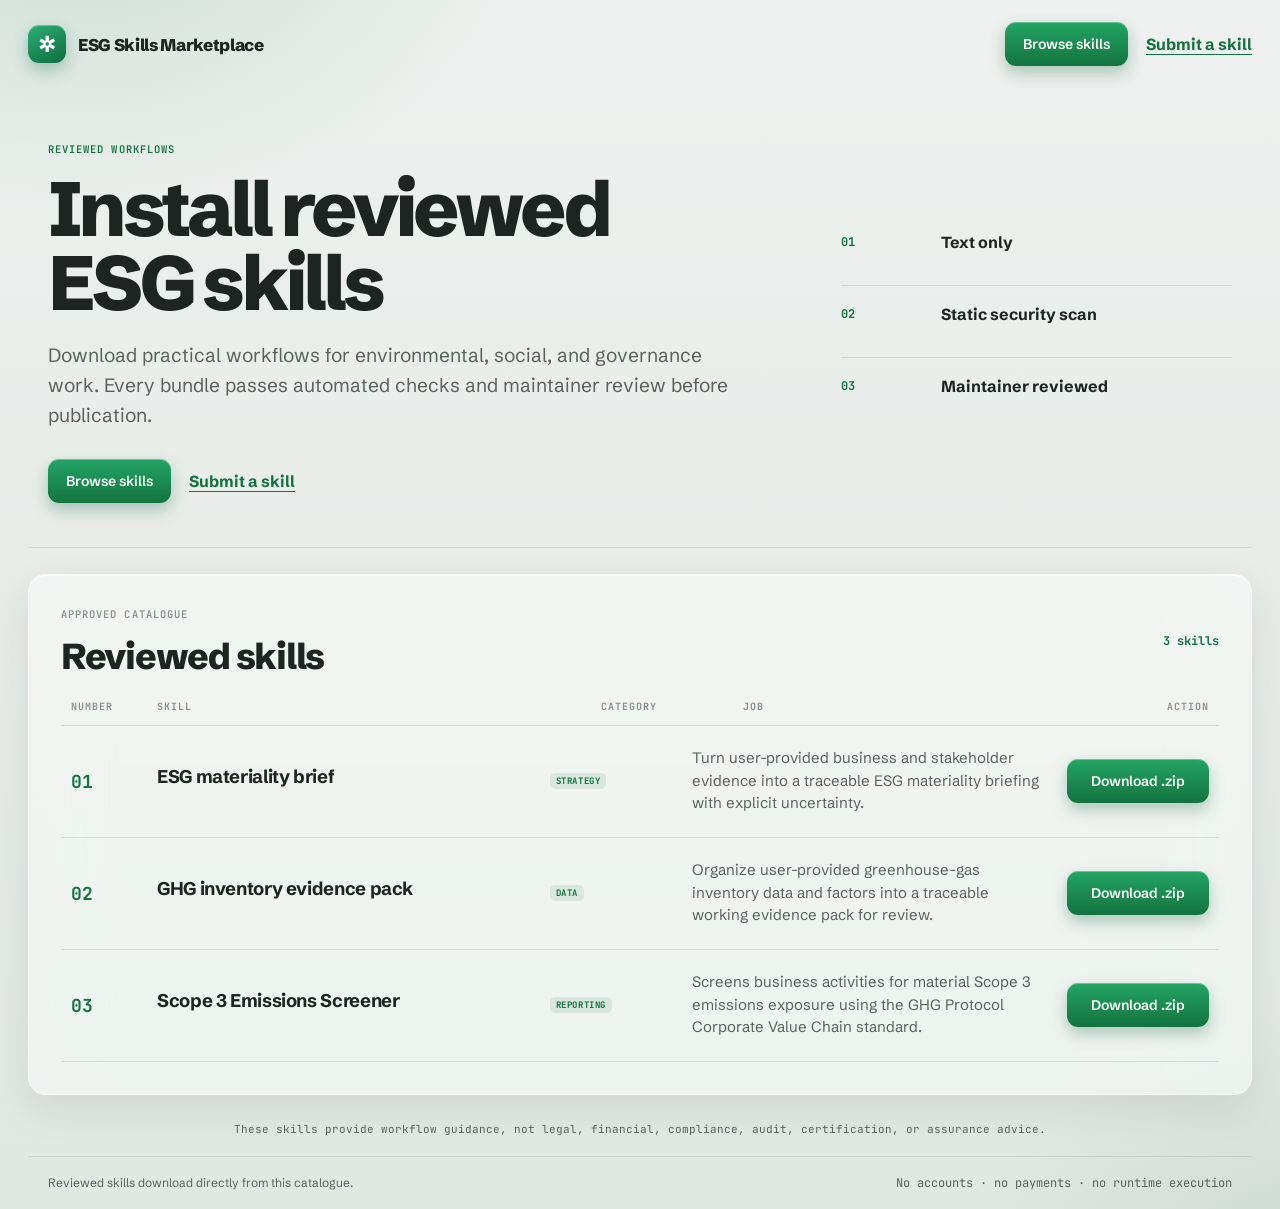
==== commit a9cd19b4: "Add User-Agent header to proxy and bust app.js cache GitHub REST API requires User-Agent on all requ" ====
--- a/site/index.html
+++ b/site/index.html
@@ -9,8 +9,8 @@
     >
     <title>ESG Skills Marketplace</title>
     <link rel="stylesheet" href="aster-tokens.css">
-    <link rel="stylesheet" href="styles.css">
-    <script src="app.js" defer></script>
+    <link rel="stylesheet" href="styles.css?v=form-first-repair-2">
+    <script src="app.js?v=gh-actions-intake" defer></script>
   </head>
   <body class="aster-bg">
     <div class="site-shell">
--- a/site/styles.css
+++ b/site/styles.css
@@ -136,6 +136,17 @@
   text-decoration: none;
 }
 
+.aster-btn:disabled {
+  cursor: not-allowed;
+  box-shadow: none;
+}
+
+.aster-btn--primary:disabled {
+  border: 1px solid var(--aster-green-line);
+  background: var(--aster-green-tint);
+  color: var(--aster-ink-2);
+}
+
 main {
   display: grid;
   gap: 26px;
@@ -380,7 +391,7 @@
 .submit-workspace {
   padding: clamp(20px, 4vw, 34px);
   display: grid;
-  grid-template-columns: minmax(0, 1.25fr) minmax(300px, 0.65fr);
+  grid-template-columns: minmax(0, 1fr);
   gap: 28px;
   align-items: start;
 }
@@ -398,11 +409,22 @@
 }
 
 .file-field,
+.skill-details,
 .copy-field {
   min-width: 0;
   padding: 18px;
   display: grid;
   gap: 9px;
+}
+
+.skill-details,
+.detail-field {
+  display: grid;
+  gap: 9px;
+}
+
+.skill-details {
+  gap: 16px;
 }
 
 .copy-field {
@@ -499,28 +521,6 @@
   max-width: 48ch;
 }
 
-.submission-preview {
-  min-height: 100%;
-  padding: 22px;
-  position: sticky;
-  top: 18px;
-}
-
-.submission-preview h2 {
-  margin-bottom: 22px;
-  font-size: 1.6rem;
-}
-
-.preview-list {
-  gap: 14px;
-  margin-bottom: 22px;
-}
-
-.preview-list dd {
-  overflow-wrap: anywhere;
-  font-size: 14px;
-}
-
 .feedback-card {
   padding: 16px 18px;
 }
@@ -552,9 +552,6 @@
     gap: 16px;
   }
 
-  .submit-workspace {
-    grid-template-columns: minmax(0, 1fr) 300px;
-  }
 }
 
 @media (max-width: 820px) {
@@ -644,10 +641,6 @@
     gap: 22px;
   }
 
-  .submission-preview {
-    min-height: 0;
-    position: static;
-  }
 }
 
 @media (max-width: 560px) {
@@ -737,6 +730,7 @@
   }
 
   .file-field,
+  .skill-details,
   .copy-field {
     padding: 16px;
   }
